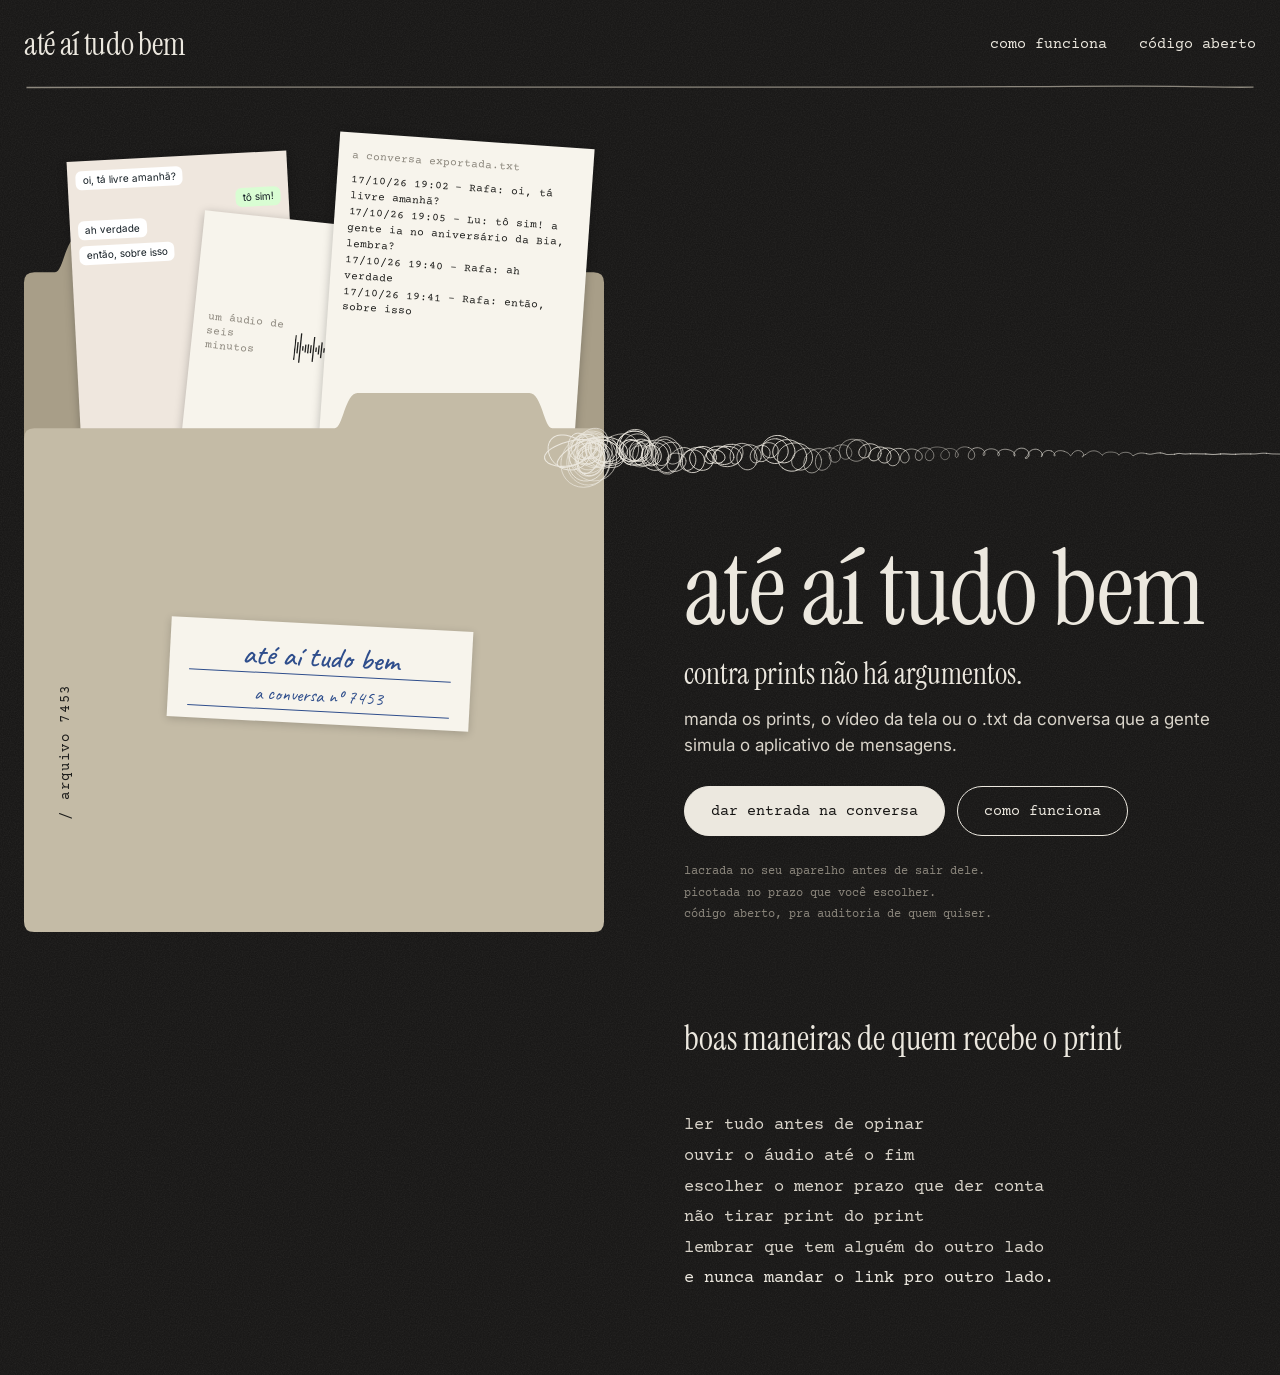
==== ateaitudobem/index.html @ 5edae9ac "publica 2026-10-21 01:20" ====
<!doctype html>
<html lang="pt-BR">
<head>
<meta charset="utf-8">
<meta name="viewport" content="width=device-width, initial-scale=1">
<title>até aí tudo bem</title>
<meta name="description" content="contra prints não há argumentos.">
<meta property="og:title" content="até aí tudo bem">
<meta property="og:description" content="contra prints não há argumentos.">
<meta property="og:image" content="https://fefe.garden/ateaitudobem/img/planetoide-grao.png">
<link rel="icon" href="img/icone-64.png">
<link rel="apple-touch-icon" href="img/icone-180.png">
<link rel="preconnect" href="https://fonts.googleapis.com">
<link rel="preconnect" href="https://fonts.gstatic.com" crossorigin>
<link rel="stylesheet" href="https://fonts.googleapis.com/css2?family=Caveat:wght@400;500&family=Courier+Prime&family=Instrument+Serif&family=Inter:wght@400;600&display=swap">
<link rel="stylesheet" href="estilo.css?v=1792554794">
</head>
<body class="noite">

<header class="topo-site">
  <div class="barra">
    <a class="marca" href="./">até aí tudo bem</a>
    <nav><a href="sobre">como funciona</a><a href="https://github.com/fefevillaca/ateaitudobem" rel="noopener">código aberto</a></nav>
  </div>
  <svg class="linha-mao" viewBox="0 0 1000 10" preserveAspectRatio="none" aria-hidden="true"><path d="M2 5.5 C 140 4.2, 260 6.6, 410 5.1 S 690 6.2, 830 4.6 S 950 5.8, 998 5.2" stroke="currentColor" stroke-width="1.3" fill="none" vector-effect="non-scaling-stroke"/></svg>
</header>

<!-- a capa, na noite -->
<div id="vistaCapa">
  <main class="capa">
    <div class="pasta" aria-hidden="true">
      <img class="fundo" src="img/pasta-fundo.svg" alt="">
      <div class="papel print"><span>oi, tá livre amanhã?</span><span class="meu">tô sim!</span><span>ah verdade</span><span>então, sobre isso</span><span class="meu">?</span></div>
      <div class="papel audio">um áudio de seis minutos<svg viewBox="0 0 150 30" preserveAspectRatio="none" aria-hidden="true"><rect x="0" y="4.0" width="2.4" height="22.0"/><rect x="5" y="10.0" width="2.4" height="10.0"/><rect x="10" y="2.0" width="2.4" height="26.0"/><rect x="15" y="13.0" width="2.4" height="4.0"/><rect x="20" y="11.5" width="2.4" height="7.0"/><rect x="25" y="11.0" width="2.4" height="8.0"/><rect x="30" y="11.5" width="2.4" height="7.0"/><rect x="35" y="4.0" width="2.4" height="22.0"/><rect x="40" y="13.0" width="2.4" height="4.0"/><rect x="45" y="11.0" width="2.4" height="8.0"/><rect x="50" y="8.0" width="2.4" height="14.0"/><rect x="55" y="13.0" width="2.4" height="4.0"/><rect x="60" y="11.5" width="2.4" height="7.0"/><rect x="65" y="2.0" width="2.4" height="26.0"/><rect x="70" y="2.0" width="2.4" height="26.0"/><rect x="75" y="11.5" width="2.4" height="7.0"/><rect x="80" y="8.0" width="2.4" height="14.0"/><rect x="85" y="11.5" width="2.4" height="7.0"/><rect x="90" y="11.0" width="2.4" height="8.0"/><rect x="95" y="2.0" width="2.4" height="26.0"/><rect x="100" y="13.0" width="2.4" height="4.0"/><rect x="105" y="11.5" width="2.4" height="7.0"/><rect x="110" y="8.0" width="2.4" height="14.0"/><rect x="115" y="13.0" width="2.4" height="4.0"/><rect x="120" y="2.0" width="2.4" height="26.0"/><rect x="125" y="13.0" width="2.4" height="4.0"/><rect x="130" y="8.0" width="2.4" height="14.0"/><rect x="135" y="13.0" width="2.4" height="4.0"/><rect x="140" y="11.0" width="2.4" height="8.0"/><rect x="145" y="10.0" width="2.4" height="10.0"/></svg></div>
      <div class="papel txt"><b>a conversa exportada.txt</b>17/10/26 19:02 - Rafa: oi, tá livre amanhã?<br>17/10/26 19:05 - Lu: tô sim! a gente ia no aniversário da Bia, lembra?<br>17/10/26 19:40 - Rafa: ah verdade<br>17/10/26 19:41 - Rafa: então, sobre isso</div>
      <img class="frente" src="img/pasta-frente.svg" alt="">
      <div class="etiqueta"><b>até aí tudo bem</b><span id="etiquetaNumero">a conversa nº 0023</span></div>
      <div class="vertical" id="arquivoNumero">/ arquivo 0023</div>
    </div>
    <div class="rabisco" aria-hidden="true"><img src="img/rabisco-longo-claro.svg" alt=""></div>
    <div class="texto">
      <h1>até aí tudo bem</h1>
      <p class="frase">contra prints não há argumentos.</p>
      <p class="apoio">manda os prints, o vídeo da tela ou o .txt da conversa que a gente simula o aplicativo de mensagens.</p>
      <div class="botoes">
        <a class="botao" href="#montar" id="irMontar">dar entrada na conversa</a>
        <a class="botao contorno" href="sobre">como funciona</a>
      </div>
      <ul class="promessas">
        <li>lacrada no seu aparelho antes de sair dele.</li>
        <li>picotada no prazo que você escolher.</li>
        <li>código aberto, pra auditoria de quem quiser.</li>
      </ul>
    </div>
  </main>
  <section class="maneiras">
    <h2>boas maneiras de quem recebe o print</h2>
    <ul>
      <li>ler tudo antes de opinar</li>
      <li>ouvir o áudio até o fim</li>
      <li>escolher o menor prazo que der conta</li>
      <li>não tirar print do print</li>
      <li>lembrar que tem alguém do outro lado</li>
      <li>e nunca mandar o link pro outro lado.</li>
    </ul>
  </section>
</div>

<!-- montar: a ficha da conversa e o celular ao lado -->
<div id="vistaMontar" class="escondido">
  <main class="bancada">
    <div id="colunaFicha">

      <section class="ficha" id="ficha">
        <img class="fita" src="img/fita.svg" alt="">
        <div class="cabecalho"><h2>ficha da conversa</h2><span id="fichaNumero">nº 0023 · 20.10.26</span></div>
        <p class="passo-num" id="passoNum">01 / 05 · qual é a prova</p>
        <img class="progresso" id="progresso" src="img/progresso-1.svg" alt="">
        <span class="contador" id="contador">1 / 5</span>

        <!-- 01 · de onde vem -->
        <div class="passo" data-passo="fonte">
          <h3>qual é a prova</h3>
          <p class="apoio">escolhe o que te mandaram. a leitura acontece aqui no seu navegador e nada disso sai do seu aparelho.</p>
          <div class="opcoes" id="fontes">
            <button class="opcao" data-fonte="prints"><span class="rotulo">prints</span><span class="linha-serif">os prints que te mandaram.</span><span class="nota">na ordem da conversa; o repetido entra uma vez só.</span></button>
            <button class="opcao" data-fonte="video"><span class="rotulo">vídeo da tela</span><span class="linha-serif">a gravação rolando a conversa.</span><span class="nota">rola devagar e para um instante em cada tela.</span></button>
            <button class="opcao" data-fonte="arquivo"><span class="rotulo">conversa exportada</span><span class="linha-serif">o arquivo que o whatsapp gera.</span><span class="nota">.txt ou .zip, exportado sem mídia.</span></button>
            <button class="opcao" data-fonte="colar"><span class="rotulo">texto copiado</span><span class="linha-serif">um pedaço colado aqui.</span><span class="nota">segura uma mensagem, marca as outras e copia.</span></button>
          </div>
          <p class="nota" style="margin-top:22px"><a class="link-mono" href="como-exportar">como tirar a conversa do whatsapp</a></p>
        </div>

        <!-- 01 · o material: nomes e arquivos -->
        <div class="passo" data-passo="material">
          <h3 id="tituloMaterial">as partes envolvidas</h3>
          <div id="blocoNomes">
            <p class="apoio">os balões verdes são de quem tem o celular. se for grupo, separa os outros nomes por vírgula.</p>
            <div class="lacuna"><label for="nomeDona">titular do celular</label><input id="nomeDona" placeholder="o nome da pessoa" maxlength="40" autocomplete="off"></div>
            <div class="lacuna"><label for="nomeContato">a outra parte</label><input id="nomeContato" placeholder="o nome da outra pessoa" maxlength="80" autocomplete="off"></div>
          </div>

          <div data-material="prints">
            <label class="soltar" data-soltar>
              <input type="file" id="arquivoPrints" accept="image/*" multiple hidden>
              <b>deposite neste guichê</b>
              <small>pode mandar todos de uma vez, na ordem da conversa. o pedaço repetido entre um print e outro entra uma vez só.</small>
            </label>
            <div id="blocoMiniaturas" class="escondido">
              <div class="rotulo-linha"><span>os prints</span><span id="contaPrints"></span></div>
              <div class="miniaturas" id="miniaturas"></div>
            </div>
          </div>

          <div data-material="video">
            <label class="soltar" data-soltar>
              <input type="file" id="arquivoVideo" accept="video/*" multiple hidden>
              <b>deposite neste guichê</b>
              <small>a gravação da tela rolando a conversa. pode ser um vídeo só ou vários, na ordem da conversa. rola devagar e para um instante em cada tela, que a leitura sai melhor.</small>
            </label>
            <div id="blocoVideos" class="escondido">
              <div class="rotulo-linha"><span>os vídeos</span><span id="contaVideos"></span></div>
              <ol class="lista-videos" id="listaVideos"></ol>
            </div>
          </div>

          <div data-material="arquivo">
            <label class="soltar" data-soltar>
              <input type="file" id="arquivoTexto" accept=".txt,.zip,text/plain,application/zip" hidden>
              <b>deposite neste guichê</b>
              <small>o .txt ou o .zip do whatsapp. abre a conversa, toca no nome lá em cima, desce até "Exportar conversa" e escolhe "Sem mídia".</small>
            </label>
            <p class="nota"><a class="link-mono" href="como-exportar#android">no android, o caminho é outro</a></p>
          </div>

          <div data-material="colar">
            <textarea class="colar" id="textoColado" placeholder="[21:47, 20/10/2026] Rafa: oi&#10;[21:48, 20/10/2026] Lu: oi sumido"></textarea>
            <p class="nota">no whatsapp, segura uma mensagem, marca as outras, toca em "Copiar" e cola aqui.</p>
          </div>

          <p class="nota" id="statusMaterial"></p>
          <div class="botoes">
            <button class="botao" id="lerMaterial">ler</button>
            <button class="botao contorno" data-voltar>voltar</button>
          </div>
        </div>

        <!-- 02 · confere a leitura -->
        <div class="passo" data-passo="confere">
          <h3>confere a transcrição</h3>
          <p class="apoio">▶ é o balão verde, de quem tem o celular. ◀ é o do outro lado. toca pra trocar e corrige o texto à vontade, que o celular muda junto.</p>
          <div class="revisao" id="revisao"></div>
          <div class="botoes">
            <button class="botao" data-continuar>continuar</button>
            <button class="botao contorno" data-voltar>voltar</button>
          </div>
        </div>

        <!-- 03 · de quem é o celular -->
        <div class="passo" data-passo="celular">
          <h3>titular do celular</h3>
          <p class="apoio">os balões dessa pessoa ficam verdes, à direita. quem abre o link vê a conversa do jeito que aparece nesse celular.</p>
          <div class="opcoes" id="pessoas"></div>
          <div class="botoes">
            <button class="botao" data-continuar>continuar</button>
            <button class="botao contorno" data-voltar>voltar</button>
          </div>
        </div>

        <!-- 04 · que pedaço mostrar -->
        <div class="passo" data-passo="pedaco">
          <h3>que pedaço mostrar</h3>
          <p class="apoio">só esse pedaço vai pro link. o resto da conversa fica no seu aparelho.</p>
          <div class="lacuna"><label for="de">de</label><input type="datetime-local" id="de"></div>
          <div class="lacuna"><label for="ate">até</label><input type="datetime-local" id="ate"></div>
          <div class="atalhos" id="atalhos">
            <button class="atalho" data-dias="0">tudo</button>
            <button class="atalho" data-dias="1">último dia</button>
            <button class="atalho" data-dias="7">última semana</button>
            <button class="atalho" data-dias="30">último mês</button>
          </div>
          <div class="conta-grande"><b id="contagemNumero">0</b><span id="contagem">mensagens nesse pedaço</span></div>
          <div class="botoes">
            <button class="botao" data-continuar id="continuarPedaco">continuar</button>
            <button class="botao contorno" data-voltar>voltar</button>
          </div>
        </div>

        <!-- 05 · o prazo -->
        <div class="passo" data-passo="prazo">
          <h3>quanto tempo fica arquivada</h3>
          <div class="opcoes" id="prazos">
            <button class="opcao" data-prazo="3600"><span class="rotulo">1 hora</span><span class="linha-serif">a hora é agora.</span><span class="nota" data-quando></span></button>
            <button class="opcao escolhida" data-prazo="86400"><span class="rotulo">24 horas</span><span class="linha-serif">meia noite te conto um segredo.</span><span class="nota" data-quando></span></button>
            <button class="opcao" data-prazo="259200"><span class="rotulo">3 dias</span><span class="linha-serif">quando der, amor.</span><span class="nota" data-quando></span></button>
            <button class="opcao" data-prazo="604800"><span class="rotulo">7 dias</span><span class="linha-serif">bora minha filha...</span><span class="nota" data-quando></span></button>
          </div>
          <p class="apoio" style="margin-top:22px">no fim do prazo, a conversa, os comentários e os áudios se apagam sozinhos e o link para de abrir pra todo mundo.</p>
          <p class="nota erro-ficha" id="statusPrazo"></p>
          <div class="botoes">
            <button class="botao" id="criar">criar o link</button>
            <button class="botao contorno" id="baixar">baixar uma cópia</button>
            <button class="botao contorno" data-voltar>voltar</button>
          </div>
          <p class="nota">a cópia baixada abre sem internet e não some no prazo. guarda com cuidado.</p>
        </div>

        <div class="rodape-ficha"><i class="codigo-barras"></i><span>via única · fica só com você</span></div>
      </section>

      <!-- lendo prints ou vídeo -->
      <section class="lendo escondido" id="lendo">
        <img src="img/carregando.svg" alt="">
        <p class="estado" id="estadoLeitura">preparando o leitor de texto.</p>
        <p class="frase" id="fraseLeitura">procurando os balões nos prints.</p>
        <p class="nota">nada disso sai do seu aparelho. a leitura acontece aqui, no seu navegador.</p>
        <div class="barra"><i id="barraLeitura"></i></div>
      </section>

      <!-- pronto -->
      <section class="pronto escondido" id="pronto">
        <p class="passo-num">05 / 05 · protocolo emitido</p>
        <img class="progresso" src="img/progresso-5.svg" alt="">
        <h3>protocolo emitido. agora a melhor parte: mandar pra quem vai dar o parecer.</h3>
        <p class="apoio" id="expiraTexto"></p>
        <dl class="emprestimo" id="emprestimo"></dl>
        <div class="campo-link">
          <label for="linkLeitura">link pra mandar</label>
          <div class="copiar"><input id="linkLeitura" readonly><button class="botao" data-copiar="linkLeitura">copiar</button></div>
        </div>
        <div class="botoes" style="margin:-8px 0 30px">
          <a class="botao" id="mandarWhats" target="_blank" rel="noopener">mandar no whatsapp</a>
          <a class="botao contorno" id="abrirLink" target="_blank" rel="noopener">abrir</a>
        </div>
        <p class="nota">neste aparelho, o ⋮ do celular já tem a opção de picotar antes do prazo.</p>
        <details class="link-dona">
          <summary>vai apagar de outro aparelho?</summary>
          <div class="campo-link">
            <label for="linkDona">seu link com senha</label>
            <div class="copiar"><input id="linkDona" readonly><button class="botao" data-copiar="linkDona">copiar</button></div>
          </div>
          <p class="nota">guarde este. com ele a conversa vai pro picotador antes do prazo. não repasse.</p>
        </details>
        <p class="garantia">quem tiver o link inteiro consegue ler. a chave vai depois do # e essa parte nunca chega ao servidor.</p>
        <div class="botoes"><button class="botao contorno" id="outraConversa">montar outra conversa</button></div>
      </section>
    </div>

    <div class="coluna-celular">
      <div class="aviso-celular"><img src="img/espiral.svg" alt=""><span id="avisoPrevia">prévia. nada saiu do seu aparelho ainda.</span></div>
      <div id="celular"></div>
    </div>
  </main>
</div>

<script type="module" src="js/criar.js?v=1792554794"></script>
</body>
</html>
---- ateaitudobem/estilo.css ----
/* até aí tudo bem · v3, "o fio"
   Os valores saem das variáveis do Figma (página "v3 · design system"). Duas camadas que não se
   misturam: o que é do app usa papel, tinta, máquina de escrever e o rabisco de caneta; o que é da
   conversa é WhatsApp puro, com as cores e os cantos dele. */

:root {
  --papel: #efece4;
  --papel-2: #e6e1d6;
  --cartao: #f7f4ec;
  --tinta: #1d1d1b;
  --texto: #3b3a37;
  --suave: #8a857b;
  --linha: #cfc9bc;
  --fio: #b8af9c;
  --azul: #2f4e8c;
  --perigo: #a33a2a;
  --noite: #141312;
  --noite-tinta: #ece8df;
  --noite-suave: #8c877d;
  --noite-linha: #3a3733;

  --serif: "Instrument Serif", Georgia, serif;
  --maquina: "Courier Prime", "Courier New", monospace;
  --sans: Inter, -apple-system, "Helvetica Neue", Arial, sans-serif;
  --mao: Caveat, "Comic Sans MS", cursive;

  /* whatsapp, só dentro do celular */
  --wa-chat: #efe7de;
  --wa-meu: #d9fdd3;
  --wa-outro: #ffffff;
  --wa-texto: #111b21;
  --wa-suave: #667781;
  --wa-verde: #25d366;
  --wa-verde-escuro: #008069;
  --wa-barra: #f6f5f3;
  --wa-linha: #d1d7db;

  --grao: url("data:image/svg+xml;utf8,<svg xmlns='http://www.w3.org/2000/svg' width='240' height='240'><filter id='g'><feTurbulence type='fractalNoise' baseFrequency='.85' numOctaves='2' stitchTiles='stitch'/><feColorMatrix values='0 0 0 0 1  0 0 0 0 1  0 0 0 0 1  0 0 0 .075 0'/></filter><rect width='100%' height='100%' filter='url(%23g)'/></svg>");
}

* { box-sizing: border-box; }
html { -webkit-text-size-adjust: 100%; }
body { margin: 0; min-height: 100vh; background: var(--papel); color: var(--texto); font: 16px/1.55 var(--sans); }
body.noite { background: var(--noite) var(--grao); color: var(--noite-tinta); }
a { color: inherit; }
button, input, textarea { font: inherit; color: inherit; }
.escondido { display: none !important; }
.mono { font-family: var(--maquina); }

/* ---------- o topo do site ---------- */
.topo-site { max-width: 1344px; margin: 0 auto; padding: 22px 24px 0; }
.topo-site .barra { display: flex; align-items: center; justify-content: space-between; gap: 20px; min-height: 44px; }
.marca { font: 32px/1 var(--serif); color: inherit; text-decoration: none; letter-spacing: -.01em; white-space: nowrap; }
.topo-site nav { display: flex; gap: 32px; font: 15px/1 var(--maquina); flex-wrap: wrap; justify-content: flex-end; }
.topo-site nav a, .topo-site nav button { text-decoration: none; background: none; border: 0; padding: 0; cursor: pointer; }
.topo-site nav a:hover, .topo-site nav button:hover { text-decoration: underline; }
.topo-site nav .perigo { color: var(--perigo); }
body.noite .topo-site nav .perigo { color: #d0503c; }
.prazo-topo { display: flex; align-items: center; gap: 12px; font: 15px/1 var(--maquina); }
.prazo-topo img { width: 40px; height: 20px; }
.linha-mao { display: block; width: 100%; height: 10px; margin-top: 16px; color: var(--tinta); }
body.noite .linha-mao { color: var(--noite-suave); }

/* ---------- botões ---------- */
.botao { display: inline-flex; align-items: center; justify-content: center; min-height: 50px; padding: 0 26px;
  border-radius: 999px; border: 1.5px solid var(--tinta); background: var(--tinta); color: var(--papel);
  font: 15px/1 var(--maquina); text-decoration: none; cursor: pointer; white-space: nowrap; }
.botao.contorno { background: transparent; color: var(--tinta); }
.botao:disabled { opacity: .45; cursor: not-allowed; }
body.noite .botao { background: var(--noite-tinta); border-color: var(--noite-tinta); color: var(--noite); }
body.noite .botao.contorno { background: transparent; color: var(--noite-tinta); }
.botoes { display: flex; gap: 12px; flex-wrap: wrap; align-items: center; }
.link-mono { font: 15px/1.4 var(--maquina); text-decoration: underline; text-underline-offset: 4px; background: none; border: 0; padding: 0; cursor: pointer; color: inherit; }

/* ---------- a capa ---------- */
.capa { max-width: 1344px; margin: 0 auto; padding: 40px 24px 64px; position: relative; display: grid; grid-template-columns: minmax(0, 620px) 1fr; gap: 40px; align-items: end; min-height: calc(100vh - 110px); }
.pasta { position: relative; width: 100%; max-width: 580px; aspect-ratio: 580 / 800; }
.pasta .fundo, .pasta .frente { position: absolute; left: 0; width: 100%; }
.pasta .fundo { bottom: 4%; height: auto; }
.pasta .frente { bottom: 0; }
.pasta .papel { position: absolute; background: var(--cartao); color: var(--tinta); box-shadow: 0 2px 10px rgba(0,0,0,.25); overflow: hidden; }
.pasta .papel.print { left: 9%; top: 3%; width: 38%; height: 46%; transform: rotate(-3deg); background: var(--wa-chat); padding: 10px 8px; display: flex; flex-direction: column; gap: 6px; }
.pasta .papel.print span { align-self: flex-start; background: #fff; border-radius: 6px; padding: 3px 7px; font: 10px/1.3 var(--sans); color: var(--wa-texto); }
.pasta .papel.print span.meu { align-self: flex-end; background: var(--wa-meu); }
.pasta .papel.audio { left: 29%; top: 11%; width: 34%; height: 30%; transform: rotate(6deg); padding: 14px; font: 11px/1.3 var(--maquina); color: var(--suave); }
.pasta .papel.audio svg { display: block; width: 100%; height: 34px; margin-top: 14px; fill: var(--tinta); }
.pasta .papel.txt { right: 4%; top: 1%; width: 44%; height: 50%; transform: rotate(4deg); padding: 16px 14px; font: 11px/1.45 var(--maquina); }
.pasta .papel.txt b { display: block; font-weight: 400; color: var(--suave); margin-bottom: 8px; }
.pasta .etiqueta { position: absolute; left: 25%; bottom: 26%; width: 52%; transform: rotate(3deg); background: var(--cartao); padding: 16px 20px 12px; box-shadow: 0 2px 8px rgba(0,0,0,.18); text-align: center; color: var(--azul); font-family: var(--mao); }
.pasta .etiqueta b { display: block; font-size: 30px; font-weight: 500; border-bottom: 1.2px solid var(--azul); line-height: 1.15; }
.pasta .etiqueta span { display: block; font-size: 19px; border-bottom: 1.2px solid var(--azul); margin-top: 6px; }
.pasta .vertical { position: absolute; left: 6%; bottom: 14%; writing-mode: vertical-rl; transform: rotate(180deg); font: 14px/1 var(--maquina); color: var(--tinta); letter-spacing: .12em; }
.capa .rabisco { position: absolute; left: calc(24px + min(580px, 45vw) * .9); right: 0; top: calc(40% - 90px); height: 180px; pointer-events: none; overflow: hidden; }
.capa .rabisco img { height: 180px; width: auto; max-width: none; }
.capa .texto { padding-bottom: 8px; max-width: 560px; }
.capa h1 { font: 104px/.95 var(--serif); margin: 0 0 18px; color: var(--noite-tinta); letter-spacing: -.015em; }
.capa .frase { font: 30px/1.15 var(--serif); margin: 0 0 14px; }
.capa .apoio { font-size: 17px; line-height: 1.55; margin: 0 0 28px; color: #d9d4ca; }
.capa .promessas { list-style: none; padding: 0; margin: 26px 0 0; display: flex; flex-wrap: wrap; font: 12px/1.6 var(--maquina); color: var(--noite-suave); }
.capa .promessas { flex-direction: column; gap: 2px; }
.maneiras { max-width: 1344px; margin: 0 auto; padding: 24px 24px 80px; display: grid; grid-template-columns: minmax(0, 620px) 1fr; gap: 40px; }
.maneiras h2 { grid-column: 2; font: 34px/1.1 var(--serif); margin: 0 0 14px; }
.maneiras ul { grid-column: 2; list-style: none; padding: 0; margin: 0; font: 17px/1.8 var(--maquina); color: #d9d4ca; }
.maneiras li:last-child { color: var(--noite-tinta); }

/* ---------- a bancada: a ficha e o celular ---------- */
.bancada { max-width: 1344px; margin: 0 auto; padding: 36px 24px 72px; display: grid; grid-template-columns: minmax(0, 668px) 1fr; gap: 48px 64px; align-items: start; }
.coluna-celular { position: sticky; top: 20px; display: flex; flex-direction: column; align-items: center; gap: 22px; }
.aviso-celular { display: flex; align-items: center; gap: 12px; font: 12px/1.3 var(--maquina); color: var(--tinta); align-self: stretch; justify-content: center; }
.aviso-celular img { width: 40px; height: 20px; }
body.noite .aviso-celular { color: var(--noite-tinta); }

.ficha { position: relative; background: var(--cartao); border: 1px solid #ddd7ca; padding: 46px 60px 30px 84px; box-shadow: 0 1px 2px rgba(0,0,0,.04);
  background-image:
    radial-gradient(circle at 30px 24px, #e8e3d8 0 5px, #cfc9bc 5px 6px, transparent 6.5px),
    linear-gradient(90deg, transparent 58px, #2f4e8c 58px 59.5px, transparent 59.5px);
  background-size: 100% 48px, 100% 100%; background-repeat: repeat-y, no-repeat; }
.ficha .fita { position: absolute; top: -12px; left: 50%; width: 110px; transform: translateX(-60%) rotate(2deg); opacity: .9; }
.ficha .cabecalho { display: flex; justify-content: space-between; align-items: baseline; gap: 16px; border-bottom: 1.5px solid var(--tinta); padding-bottom: 12px; }
.ficha .cabecalho h2 { font: 28px/1 var(--serif); margin: 0; color: var(--tinta); }
.ficha .cabecalho span { font: 11px/1 var(--maquina); color: var(--suave); letter-spacing: .06em; }
.ficha .passo-num { font: 12px/1 var(--maquina); color: var(--suave); margin: 26px 0 10px; }
.ficha .progresso { display: block; width: 100%; max-width: 520px; height: auto; }
.ficha .contador { position: absolute; right: 30px; top: 50%; writing-mode: vertical-rl; font: 11px/1 var(--maquina); color: var(--suave); }
.ficha h3 { font: 56px/1 var(--serif); color: var(--tinta); margin: 30px 0 18px; letter-spacing: -.01em; }
.ficha .apoio { margin: 0 0 22px; color: var(--texto); }
.ficha .nota { font-size: 13px; line-height: 1.5; color: var(--suave); margin: 10px 0 0; }
.ficha .rodape-ficha { display: flex; justify-content: space-between; align-items: center; gap: 16px; border-top: 1.5px solid var(--tinta); padding-top: 14px; margin-top: 28px; }
.codigo-barras { width: 144px; height: 26px; background: repeating-linear-gradient(90deg, var(--tinta) 0 2px, transparent 2px 3px, var(--tinta) 3px 4px, transparent 4px 6px, var(--tinta) 6px 9px, transparent 9px 10px, var(--tinta) 10px 11px, transparent 11px 13px); }
.ficha .rodape-ficha span { font: 11px/1 var(--maquina); color: var(--suave); }
.ficha .botoes { margin-top: 26px; }
.erro-ficha { color: var(--perigo) !important; }

/* uma pergunta por vez */
.passo { display: none; }
.passo.ativo { display: block; animation: entra .25s ease; }
@keyframes entra { from { opacity: 0; transform: translateY(6px); } }

/* as opções da ficha: a escolhida ganha a volta de caneta azul no rótulo */
.opcoes { border-top: 1px solid var(--linha); }
.opcao { display: block; width: 100%; text-align: left; background: none; border: 0; border-bottom: 1px solid var(--linha); padding: 22px 16px 20px; cursor: pointer; color: var(--tinta); }
.opcao:hover { background: rgba(184, 175, 156, .12); }
.opcao .rotulo { display: inline-block; font: 12px/1 var(--maquina); color: var(--suave); padding: 6px 10px; margin: -6px -10px 4px; }
.opcao .linha-serif { display: block; font: 30px/1.1 var(--serif); }
.opcao .nota { display: block; font: 13px/1.5 var(--sans); color: var(--suave); margin-top: 6px; }
.opcao.escolhida .rotulo, .atalho.escolhida, .circulada { background: url(img/circulo-caneta.svg) center / 100% 100% no-repeat; color: var(--tinta); }
.opcao.nome { display: flex; justify-content: space-between; align-items: center; }
.opcao.nome .linha-serif { font-size: 40px; padding: 4px 14px; margin-left: -14px; }
.opcao.nome.escolhida .linha-serif { background: url(img/circulo-caneta.svg) center / 100% 100% no-repeat; }
.opcao.nome .conta { font: 12px/1 var(--maquina); color: var(--suave); }

/* as lacunas: preenchidas em letra de mão, caneta azul */
.lacuna { display: flex; align-items: flex-end; gap: 16px; border-bottom: 1.5px solid var(--tinta); padding: 6px 0 2px; margin: 0 0 14px; }
.lacuna label { font: 12px/1 var(--maquina); color: var(--suave); padding-bottom: 8px; white-space: nowrap; }
.lacuna input { flex: 1; min-width: 0; border: 0; background: transparent; outline: none; font: 30px/1.1 var(--mao); color: var(--azul); text-align: center; padding: 0 0 2px; }
.lacuna input::placeholder { color: #a9b5cf; }
.lacuna input[type="datetime-local"] { font: 20px/1.2 var(--maquina); text-align: left; }

/* soltar arquivos */
.soltar { display: block; border: 1.5px dashed var(--fio); padding: 26px 18px; text-align: center; cursor: pointer; margin: 6px 0 4px; transition: background .15s; }
.soltar:hover, .soltar.sobre { background: rgba(184, 175, 156, .15); }
.soltar b { display: block; font: 26px/1.15 var(--serif); font-weight: 400; color: var(--tinta); }
.soltar small { display: block; font: 13px/1.5 var(--sans); color: var(--suave); margin-top: 6px; }
textarea.colar { width: 100%; min-height: 170px; border: 1.5px solid var(--linha); background: #fffdf8; padding: 12px; font: 13px/1.5 var(--maquina); resize: vertical; }
.rotulo-linha { display: flex; justify-content: space-between; font: 12px/1 var(--maquina); color: var(--suave); margin: 22px 0 10px; }
.miniaturas { display: grid; grid-template-columns: repeat(auto-fill, minmax(58px, 1fr)); gap: 14px 10px; }
.miniatura { position: relative; text-align: center; font: 11px/1 var(--maquina); color: var(--suave); }
.miniatura img { display: block; width: 100%; aspect-ratio: 9 / 16; object-fit: cover; object-position: top; border: 1px solid var(--linha); background: var(--papel-2); }
.miniatura .controles { display: flex; justify-content: space-between; margin-top: 5px; }
.miniatura .tirar { position: absolute; top: 3px; right: 3px; background: var(--cartao); width: 18px; height: 18px; line-height: 18px; }
.miniatura button { border: 0; background: none; padding: 0 3px; font: 14px/1 var(--maquina); color: var(--suave); cursor: pointer; }
.lista-videos { list-style: none; margin: 0; padding: 0; border-top: 1px solid var(--linha); }
.lista-videos li { display: flex; align-items: center; gap: 8px; padding: 9px 0; border-bottom: 1px solid var(--linha); font: 13px/1.3 var(--maquina); color: var(--tinta); }
.lista-videos .num { color: var(--suave); }
.lista-videos .nome { flex: 1; min-width: 0; overflow: hidden; text-overflow: ellipsis; white-space: nowrap; }
.lista-videos button { border: 0; background: none; padding: 0 4px; font: 15px/1 var(--maquina); color: var(--suave); cursor: pointer; }

/* conferir a leitura */
.revisao { border-top: 1px solid var(--linha); max-height: 460px; overflow-y: auto; }
.linha-rev { display: grid; grid-template-columns: 34px 26px 1fr 46px 20px; gap: 6px; align-items: start; border-bottom: 1px solid var(--linha); padding: 12px 0; }
.linha-rev .n { font: 11px/2 var(--maquina); color: var(--suave); }
.linha-rev .lado { border: 0; background: none; cursor: pointer; padding: 0; height: 26px; font-size: 13px; color: var(--tinta); }
.linha-rev textarea { border: 0; background: transparent; resize: none; font: 15px/1.5 var(--maquina); color: var(--tinta); padding: 2px 0; outline: none; width: 100%; field-sizing: content; min-height: 26px; }
.linha-rev textarea:focus { background: rgba(47, 78, 140, .05); }
.linha-rev input { border: 0; background: transparent; font: 11px/2 var(--maquina); color: var(--suave); width: 100%; text-align: right; outline: none; }
.linha-rev .tirar { border: 0; background: none; color: var(--suave); cursor: pointer; font: 13px/2 var(--maquina); padding: 0; }
.linha-rev .citado { grid-column: 3 / 5; font: 12px/1.45 var(--sans); color: var(--suave); border-left: 2px solid var(--fio); padding: 2px 8px; display: flex; gap: 8px; }
.linha-rev .citado span { flex: 1; }
.linha-rev .citado button { border: 0; background: none; color: var(--suave); cursor: pointer; padding: 0; }
.linha-rev.dia, .linha-rev.sistema { display: block; text-align: center; font: 11px/1 var(--maquina); color: var(--suave); padding: 16px 0 10px; }
.linha-rev.dia button, .linha-rev.sistema button { border: 0; background: none; color: var(--suave); cursor: pointer; margin-left: 6px; }

/* que pedaço mostrar */
.atalhos { display: flex; gap: 6px 22px; flex-wrap: wrap; margin: 6px 0 4px; }
.atalho { border: 0; background: none; padding: 6px 10px; margin: 0 -6px; font: 15px/1 var(--maquina); color: var(--tinta); cursor: pointer; }
.conta-grande { display: flex; align-items: baseline; gap: 12px; border-top: 1px solid var(--linha); border-bottom: 1px solid var(--linha); padding: 14px 0; margin-top: 22px; }
.conta-grande b { font: 48px/1 var(--serif); font-weight: 400; color: var(--tinta); }
.conta-grande span { font: 12px/1 var(--maquina); color: var(--suave); }

/* lendo */
.lendo { display: flex; flex-direction: column; align-items: center; text-align: center; padding: 120px 24px; min-height: calc(100vh - 110px); }
.lendo img { width: min(360px, 80vw); height: auto; animation: respira 2.4s ease-in-out infinite; }
@keyframes respira { 50% { transform: translateX(6px) scaleX(1.03); } }
.lendo .estado { font: 26px/1.3 var(--maquina); color: var(--suave); margin: 46px 0 34px; }
.lendo .frase { font: 32px/1.2 var(--serif); color: var(--tinta); margin: 0 0 18px; min-height: 1.2em; transition: opacity .4s; }
.lendo .nota { font-size: 13px; color: var(--suave); margin: 0; }
.lendo .barra { width: min(360px, 80vw); height: 2px; background: var(--linha); margin-top: 30px; }
.lendo .barra i { display: block; height: 100%; width: 0; background: var(--tinta); transition: width .3s; }

/* pronto */
.pronto { padding: 6px 0 0; }
.pronto .passo-num { font: 12px/1 var(--maquina); color: var(--suave); margin: 22px 0 10px; }
.pronto .progresso { width: 100%; max-width: 620px; height: auto; }
.pronto h3 { font: 56px/1 var(--serif); color: var(--tinta); margin: 34px 0 14px; letter-spacing: -.01em; }
.pronto .apoio { margin: 0 0 30px; }
.emprestimo { background: var(--cartao); color: var(--tinta); padding: 26px 26px 18px; max-width: 440px; transform: rotate(-1.2deg); box-shadow: 0 2px 6px rgba(0,0,0,.12); margin: 0 0 36px 6px; }
.emprestimo div { display: grid; grid-template-columns: 124px 1fr; align-items: end; border-bottom: 1px solid var(--azul); padding: 12px 0 6px; }
.emprestimo dt { font: 600 10px/1.3 var(--sans); letter-spacing: .12em; text-transform: uppercase; color: var(--azul); }
.emprestimo dd { margin: 0; font: 18px/1.2 var(--maquina); }
.campo-link label { display: block; font: 12px/1 var(--maquina); color: var(--suave); margin: 0 0 10px; }
.campo-link .copiar { display: flex; gap: 10px; margin-bottom: 26px; }
.campo-link input { flex: 1; min-width: 0; height: 50px; border: 1.5px solid var(--tinta); border-radius: 999px; background: transparent; padding: 0 20px; font: 15px/1 var(--maquina); color: var(--tinta); }
.pronto .nota { font-size: 13px; color: var(--texto); margin: -14px 0 26px; }
.link-dona { margin: 0 0 26px; }
.link-dona summary { font: 13px/1.5 var(--maquina); color: var(--texto); cursor: pointer; text-decoration: underline; text-underline-offset: 4px; margin-bottom: 18px; }
.link-dona .nota { margin: -14px 0 0; }
.pronto .garantia { font: 12px/1.6 var(--maquina); color: var(--suave); border-top: 1px solid var(--linha); padding-top: 16px; margin-top: 30px; }

/* ---------- o celular (a camada do WhatsApp) ---------- */
.celular {
  width: 390px; max-width: 100%; height: 844px; max-height: calc(100vh - 90px); min-height: 560px;
  background: #1d1d1b; border-radius: 56px; padding: 12px; box-shadow: 0 24px 60px rgba(0,0,0,.18);
  font-family: -apple-system, "SF Pro Text", "Helvetica Neue", Arial, sans-serif; color: var(--wa-texto);
}
.tela { width: 100%; height: 100%; border-radius: 44px; overflow: hidden; position: relative; background: var(--wa-chat); display: flex; flex-direction: column; }
.status { height: 50px; flex-shrink: 0; display: flex; justify-content: space-between; align-items: center; padding: 8px 30px 0; font-size: 15px; font-weight: 600; background: var(--wa-barra); }
.ilha { position: absolute; top: 11px; left: 50%; transform: translateX(-50%); width: 120px; height: 34px; background: #000; border-radius: 20px; z-index: 2; }
.topo { background: var(--wa-barra); display: flex; align-items: center; gap: 10px; flex-shrink: 0; padding: 6px 8px 8px 12px; border-bottom: .5px solid var(--wa-linha); position: relative; }
.voltar { color: #007aff; font-size: 28px; line-height: 1; }
.avatar { width: 36px; height: 36px; border-radius: 50%; background: #c8b6a6; display: grid; place-items: center; color: #fff; font-weight: 600; flex-shrink: 0; }
.quem { flex: 1; min-width: 0; }
.quem strong { display: block; font-size: 16px; white-space: nowrap; overflow: hidden; text-overflow: ellipsis; }
.quem span { display: block; font-size: 12px; color: var(--wa-suave); white-space: nowrap; overflow: hidden; text-overflow: ellipsis; }
.mais { border: 0; background: none; font-size: 22px; color: #007aff; cursor: pointer; padding: 4px 8px; }
.menu { position: absolute; right: 8px; top: 100%; margin-top: 4px; background: var(--cartao); z-index: 6; box-shadow: 0 8px 24px rgba(0,0,0,.18); min-width: 210px; border: 1px solid var(--linha); }
.menu button { display: block; width: 100%; text-align: left; padding: 13px 16px; border: 0; background: none; font: 14px/1 var(--maquina); color: var(--tinta); cursor: pointer; border-bottom: 1px solid var(--linha); }
.menu button:last-child { border-bottom: 0; }
.menu button:hover { background: var(--papel-2); }
.menu button.perigo { color: var(--perigo); }

.chat { flex: 1; overflow-y: auto; padding: 10px 10px 16px; overscroll-behavior: contain;
  background-image: radial-gradient(rgba(0,0,0,.035) 1px, transparent 1px); background-size: 14px 14px; }
.data { text-align: center; margin: 10px 0; }
.data span { background: #fff; font-size: 12px; color: #54656f; padding: 5px 10px; border-radius: 8px; box-shadow: 0 1px .5px rgba(0,0,0,.1); }
.sistema { text-align: center; margin: 8px 18px; }
.sistema span { display: inline-block; background: #fdf4c5; font-size: 12px; color: #54656f; padding: 5px 10px; border-radius: 8px; line-height: 1.35; }

.linha-msg { display: flex; margin: 2px 0; }
.linha-msg.meu { justify-content: flex-end; }
.linha-msg.novo-autor { margin-top: 8px; }
.balao { max-width: 78%; padding: 6px 8px 6px 9px; border-radius: 8px; font-size: 15.5px; line-height: 1.32; box-shadow: 0 1px .5px rgba(0,0,0,.13);
  position: relative; user-select: none; -webkit-user-select: none; transition: transform .15s; overflow-wrap: anywhere; white-space: pre-wrap; cursor: pointer; }
.balao:active { transform: scale(.98); }
.meu .balao { background: var(--wa-meu); }
.outro .balao { background: var(--wa-outro); }
.balao.selecionado { outline: 2px solid var(--azul); outline-offset: 1px; }
.balao .autor { display: block; font-size: 13px; font-weight: 600; margin-bottom: 1px; white-space: normal; }
.balao .midia { font-style: italic; color: var(--wa-suave); }
.balao .citacao { background: rgba(0,0,0,.05); border-left: 4px solid var(--cor, #06cf9c); border-radius: 6px; padding: 4px 8px; margin: -2px -4px 4px; font-size: 13px; color: #54656f; white-space: normal; }
.balao .citacao b { display: block; color: var(--cor, #06cf9c); font-size: 12.5px; }
.balao .citacao p { margin: 0; display: -webkit-box; -webkit-line-clamp: 2; -webkit-box-orient: vertical; overflow: hidden; }
.hora { float: right; font-size: 11px; color: var(--wa-suave); margin: 6px 0 -4px 10px; white-space: nowrap; }
.meu .hora::after { content: " ✓✓"; color: #53bdeb; }

/* o comentário do grupo: um recado em papel de cartão, com a cara do app, dentro do celular */
.linha-msg.comentario { justify-content: flex-start; padding-left: 36px; margin: 6px 0 8px; }
.recado { width: 100%; max-width: 300px; background: var(--cartao); border-left: 3px solid var(--fio); padding: 10px 14px 12px; color: var(--tinta); box-shadow: 0 1px 1px rgba(0,0,0,.06); user-select: text; }
.recado .quem-comentou { font: 12px/1 var(--maquina); color: var(--tinta); margin-bottom: 8px; }
.recado .sobre { font: 13px/1.45 var(--sans); color: var(--suave); margin-bottom: 8px; display: -webkit-box; -webkit-line-clamp: 2; -webkit-box-orient: vertical; overflow: hidden; }
.recado .fala { font: 16px/1.4 var(--sans); white-space: pre-wrap; overflow-wrap: anywhere; }
.recado audio { display: block; width: 100%; height: 34px; margin-top: 4px; }
.audio { display: flex; align-items: center; gap: 10px; padding: 2px 0; }
.play { width: 18px; height: 18px; border: 0; background: var(--azul); color: var(--cartao); font-size: 9px; cursor: pointer; padding: 0; display: grid; place-items: center; }
.onda { flex: 1; display: flex; align-items: center; gap: 2px; height: 26px; }
.onda i { display: block; width: 2px; background: var(--tinta); }
.onda.tocando i { background: var(--azul); }
.duracao { font: 11px/1 var(--maquina); color: var(--suave); }

/* a barra de comentar */
.resposta { background: var(--wa-barra); border-top: .5px solid var(--wa-linha); padding: 8px 10px 24px; flex-shrink: 0; }
.dica { font: 11px/1.3 var(--maquina); color: var(--suave); text-align: center; margin: 0 0 8px; }
.preview-resposta { display: none; border-left: 3px solid var(--fio); background: var(--cartao); padding: 8px 10px; margin: 0 0 8px; gap: 8px; align-items: flex-start; }
.preview-resposta.ativo { display: flex; }
.preview-resposta .citacao { flex: 1; }
.preview-resposta .citacao b { display: block; font: 12px/1.2 var(--maquina); font-weight: 400; color: var(--tinta); margin-bottom: 4px; }
.preview-resposta .citacao p { margin: 0; font: 13px/1.4 var(--sans); color: var(--suave); display: -webkit-box; -webkit-line-clamp: 2; -webkit-box-orient: vertical; overflow: hidden; }
.fechar { border: 0; background: none; font-size: 16px; color: var(--suave); cursor: pointer; }
.campo { display: flex; gap: 8px; align-items: center; }
.campo input { flex: 1; min-width: 0; border: 1px solid var(--wa-linha); border-radius: 20px; padding: 10px 16px; font: 15px/1.2 var(--maquina); outline: none; background: #fff; color: var(--tinta); }
.campo input:disabled { background: #f1efea; }
.botao-redondo { width: 40px; height: 40px; border-radius: 50%; border: 0; background: var(--wa-verde-escuro); color: #fff; font-size: 16px; cursor: pointer; flex-shrink: 0; display: grid; place-items: center; }
.botao-redondo:disabled { opacity: .45; cursor: default; }
.botao-redondo.gravando { background: var(--perigo); animation: pulsa 1s infinite; }
@keyframes pulsa { 50% { opacity: .6; } }

/* entrar no grupo: uma folha que sobe de baixo */
.entrar { position: absolute; inset: 0; background: rgba(20, 19, 18, .55); display: flex; align-items: flex-end; z-index: 5; }
.entrar form { width: 100%; background: var(--noite) var(--grao); color: var(--noite-tinta); border-radius: 22px 22px 0 0; padding: 26px 24px 30px; text-align: center; animation: sobe .3s ease; }
@keyframes sobe { from { transform: translateY(100%); } }
.entrar img { width: 70px; height: 35px; }
.entrar h2 { font: 32px/1.1 var(--serif); font-weight: 400; margin: 14px 0 18px; }
.entrar input { width: 100%; border: 0; border-bottom: 1.5px solid var(--noite-tinta); background: transparent; color: var(--noite-tinta); font: 28px/1.2 var(--mao); text-align: center; outline: none; padding: 4px 0; margin-bottom: 22px; }
.entrar input::placeholder { color: var(--noite-suave); }
.entrar button { width: 100%; min-height: 50px; border-radius: 999px; border: 0; background: var(--noite-tinta); color: var(--noite); font: 15px/1 var(--maquina); cursor: pointer; }
.entrar p { font-size: 13px; line-height: 1.5; color: var(--noite-suave); margin: 16px 0 0; }

/* ---------- quem abre o link ---------- */
.mesa { max-width: 1344px; margin: 0 auto; padding: 40px 24px 60px; display: grid; grid-template-columns: 1fr 390px 1fr; gap: 40px; align-items: center; position: relative; }
.mesa .grupo { align-self: start; margin-top: 90px; max-width: 300px; position: relative; z-index: 1; }
.mesa .grupo small { font: 12px/1 var(--maquina); color: var(--noite-suave); }
.mesa .grupo h2 { font: 34px/1.1 var(--serif); font-weight: 400; margin: 10px 0 14px; }
.mesa .grupo p { font-size: 13px; line-height: 1.55; color: var(--noite-suave); margin: 0; }
.mesa .fio-entrando { position: absolute; left: 0; top: 46%; width: calc(50% - 195px + 10px); height: 140px; overflow: hidden; pointer-events: none; }
.mesa .fio-entrando img { position: absolute; right: 0; height: 140px; width: auto; max-width: none; }
.mesa .emprestimo { justify-self: start; transform: rotate(2deg); }
.ver-mobile-topo { display: none; }
.carregando-noite { min-height: 100vh; display: flex; flex-direction: column; align-items: center; justify-content: center; gap: 26px; text-align: center; padding: 24px; }
.carregando-noite img { width: 240px; height: auto; animation: respira 2.4s ease-in-out infinite; }
.carregando-noite p { font: 16px/1.4 var(--maquina); margin: 0; }

/* quando o link não abre */
.sumiu { max-width: 560px; margin: 16vh auto 0; padding: 0 24px 80px; }
.sumiu img { display: block; width: 100%; max-width: 360px; height: auto; margin-bottom: 26px; }
.sumiu h1 { font: 44px/1.05 var(--serif); font-weight: 400; margin: 0 0 16px; }
.sumiu p { font-size: 15px; line-height: 1.6; color: var(--noite-suave); margin: 0 0 36px; }

/* ---------- como funciona ---------- */
.texto-longo { max-width: 760px; margin: 36px auto 80px; padding: 0 24px; }
.texto-longo .ficha { padding-bottom: 40px; }
.texto-longo h1 { font: 56px/1 var(--serif); font-weight: 400; color: var(--tinta); margin: 34px 0 18px; }
.texto-longo h2 { font: 32px/1.1 var(--serif); font-weight: 400; color: var(--tinta); margin: 40px 0 12px; }
.texto-longo p, .texto-longo li { font-size: 16px; line-height: 1.65; }
.texto-longo ol, .texto-longo ul { padding-left: 22px; }
.texto-longo table { width: 100%; border-collapse: collapse; font-size: 14.5px; margin: 10px 0; }
.texto-longo th, .texto-longo td { text-align: left; padding: 10px 8px; border-bottom: 1px solid var(--linha); vertical-align: top; line-height: 1.45; }
.texto-longo th { font: 12px/1.3 var(--maquina); color: var(--suave); font-weight: 400; border-bottom: 1.5px solid var(--tinta); }
.texto-longo code { font: 14px/1 var(--maquina); background: var(--papel-2); padding: 1px 5px; }
.texto-longo p a, .texto-longo td a { color: inherit; text-underline-offset: 3px; }
.texto-longo .indice td:last-child { font: 14px/1.45 var(--maquina); }

/* ---------- como exportar: as telas desenhadas ---------- */
.tira { display: grid; grid-template-columns: repeat(4, 1fr); gap: 18px; margin: 22px 0 8px; }
.tira figure { margin: 0; }
.tira figcaption { font: 12px/1.4 var(--maquina); color: var(--suave); margin-top: 8px; text-align: center; }
.tela-desenho { display: block; width: 100%; height: auto; fill: none; stroke: var(--tinta); stroke-width: 1.2; stroke-linecap: round; stroke-linejoin: round; }
.tela-desenho .corpo { stroke-width: 1.5; fill: var(--cartao); }
.tela-desenho .meu { fill: var(--wa-meu); }
.tela-desenho .apagado { stroke: var(--linha); }
.tela-desenho .folha { fill: #fffdf8; }
.tela-desenho .ponto { fill: var(--tinta); stroke: none; }
.tela-desenho text { fill: var(--tinta); stroke: none; font: 10px/1 var(--sans); }
.tela-desenho text.leve { fill: var(--suave); }

/* ---------- telas menores ---------- */
@media (max-width: 1100px) {
  .capa { grid-template-columns: 1fr; min-height: 0; }
  .capa .pasta { max-width: 460px; margin: 0 auto; }
  .capa .rabisco { display: none; }
  .capa h1 { font-size: 76px; }
  .maneiras { grid-template-columns: 1fr; }
  .maneiras h2, .maneiras ul { grid-column: 1; }
  .bancada { grid-template-columns: 1fr; }
  .coluna-celular { position: static; }
  .mesa { grid-template-columns: 1fr; justify-items: center; }
  .mesa .fio-entrando { display: none; }
  .mesa .grupo { margin-top: 0; text-align: center; }
  .mesa .emprestimo { justify-self: center; }
}
@media (max-width: 640px) {
  .topo-site { padding: 16px 16px 0; }
  .marca { font-size: 26px; }
  .topo-site nav { gap: 16px; font-size: 13px; }
  .capa { padding: 24px 16px 40px; }
  .capa h1 { font-size: 58px; }
  .capa .frase { font-size: 24px; }
  .bancada { padding: 20px 12px 48px; }
  .ficha { padding: 36px 20px 24px 46px; background-image: radial-gradient(circle at 18px 24px, #e8e3d8 0 4px, #cfc9bc 4px 5px, transparent 5.5px), linear-gradient(90deg, transparent 34px, #2f4e8c 34px 35.5px, transparent 35.5px); }
  .ficha .contador { display: none; }
  .ficha h3, .pronto h3 { font-size: 40px; }
  .opcao .linha-serif { font-size: 25px; }
  .lacuna { flex-direction: column; align-items: stretch; gap: 4px; }
  .lacuna input { text-align: left; }
  .linha-rev { grid-template-columns: 22px 1fr 40px 18px; }
  .linha-rev .n { display: none; }
  .texto-longo h1 { font-size: 40px; }
  .tira { grid-template-columns: repeat(2, 1fr); gap: 14px; }

  /* quem abre o link, no celular: a página vira o próprio celular */
  body.ver { height: 100dvh; display: flex; flex-direction: column; overflow: hidden; }
  body.ver .topo-site { display: none; }
  body.ver .ver-mobile-topo { display: flex; align-items: center; justify-content: space-between; padding: 14px 16px; }
  body.ver .ver-mobile-topo .marca { font-size: 19px; }
  body.ver .mesa { flex: 1; min-height: 0; display: flex; padding: 0; gap: 0; width: 100%; margin: 0; align-items: stretch; }
  body.ver .mesa .grupo, body.ver .mesa .emprestimo { display: none; }
  body.ver #celular { flex: 1; min-height: 0; display: flex; width: 100%; }
  body.ver .celular { width: 100%; height: auto; max-height: none; min-height: 0; flex: 1; border-radius: 0; padding: 0; background: none; box-shadow: none; display: flex; }
  body.ver .tela { border-radius: 0; flex: 1; height: auto; }
  body.ver .ilha, body.ver .status { display: none; }
}
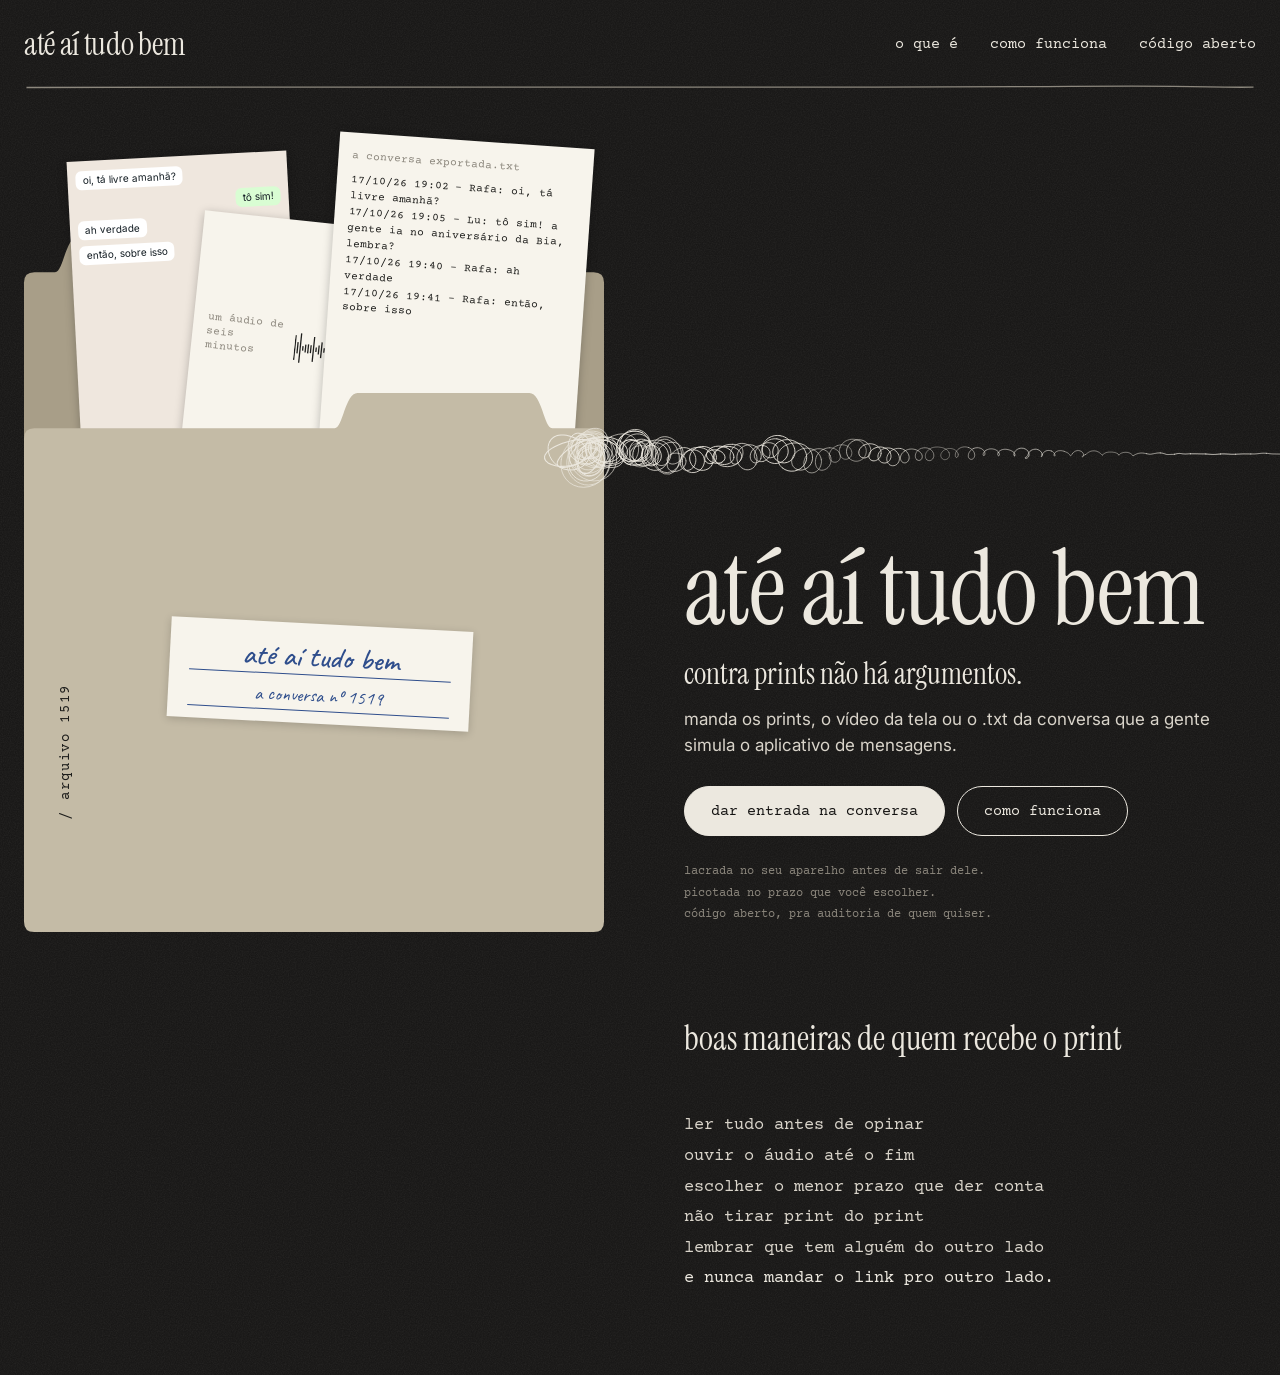
==== commit 9c36a579: "publica 2026-10-28 23:05" ====
--- a/ateaitudobem/index.html
+++ b/ateaitudobem/index.html
@@ -13,14 +13,14 @@
 <link rel="preconnect" href="https://fonts.googleapis.com">
 <link rel="preconnect" href="https://fonts.gstatic.com" crossorigin>
 <link rel="stylesheet" href="https://fonts.googleapis.com/css2?family=Caveat:wght@400;500&family=Courier+Prime&family=Instrument+Serif&family=Inter:wght@400;600&display=swap">
-<link rel="stylesheet" href="estilo.css?v=1792554794">
+<link rel="stylesheet" href="estilo.css?v=1793239498">
 </head>
 <body class="noite">
 
 <header class="topo-site">
   <div class="barra">
     <a class="marca" href="./">até aí tudo bem</a>
-    <nav><a href="sobre">como funciona</a><a href="https://github.com/fefevillaca/ateaitudobem" rel="noopener">código aberto</a></nav>
+    <nav><a href="o-que-e">o que é</a><a href="sobre">como funciona</a><a href="https://github.com/fefevillaca/ateaitudobem" rel="noopener">código aberto</a></nav>
   </div>
   <svg class="linha-mao" viewBox="0 0 1000 10" preserveAspectRatio="none" aria-hidden="true"><path d="M2 5.5 C 140 4.2, 260 6.6, 410 5.1 S 690 6.2, 830 4.6 S 950 5.8, 998 5.2" stroke="currentColor" stroke-width="1.3" fill="none" vector-effect="non-scaling-stroke"/></svg>
 </header>
@@ -253,6 +253,6 @@
   </main>
 </div>
 
-<script type="module" src="js/criar.js?v=1792554794"></script>
+<script type="module" src="js/criar.js?v=1793239498"></script>
 </body>
 </html>
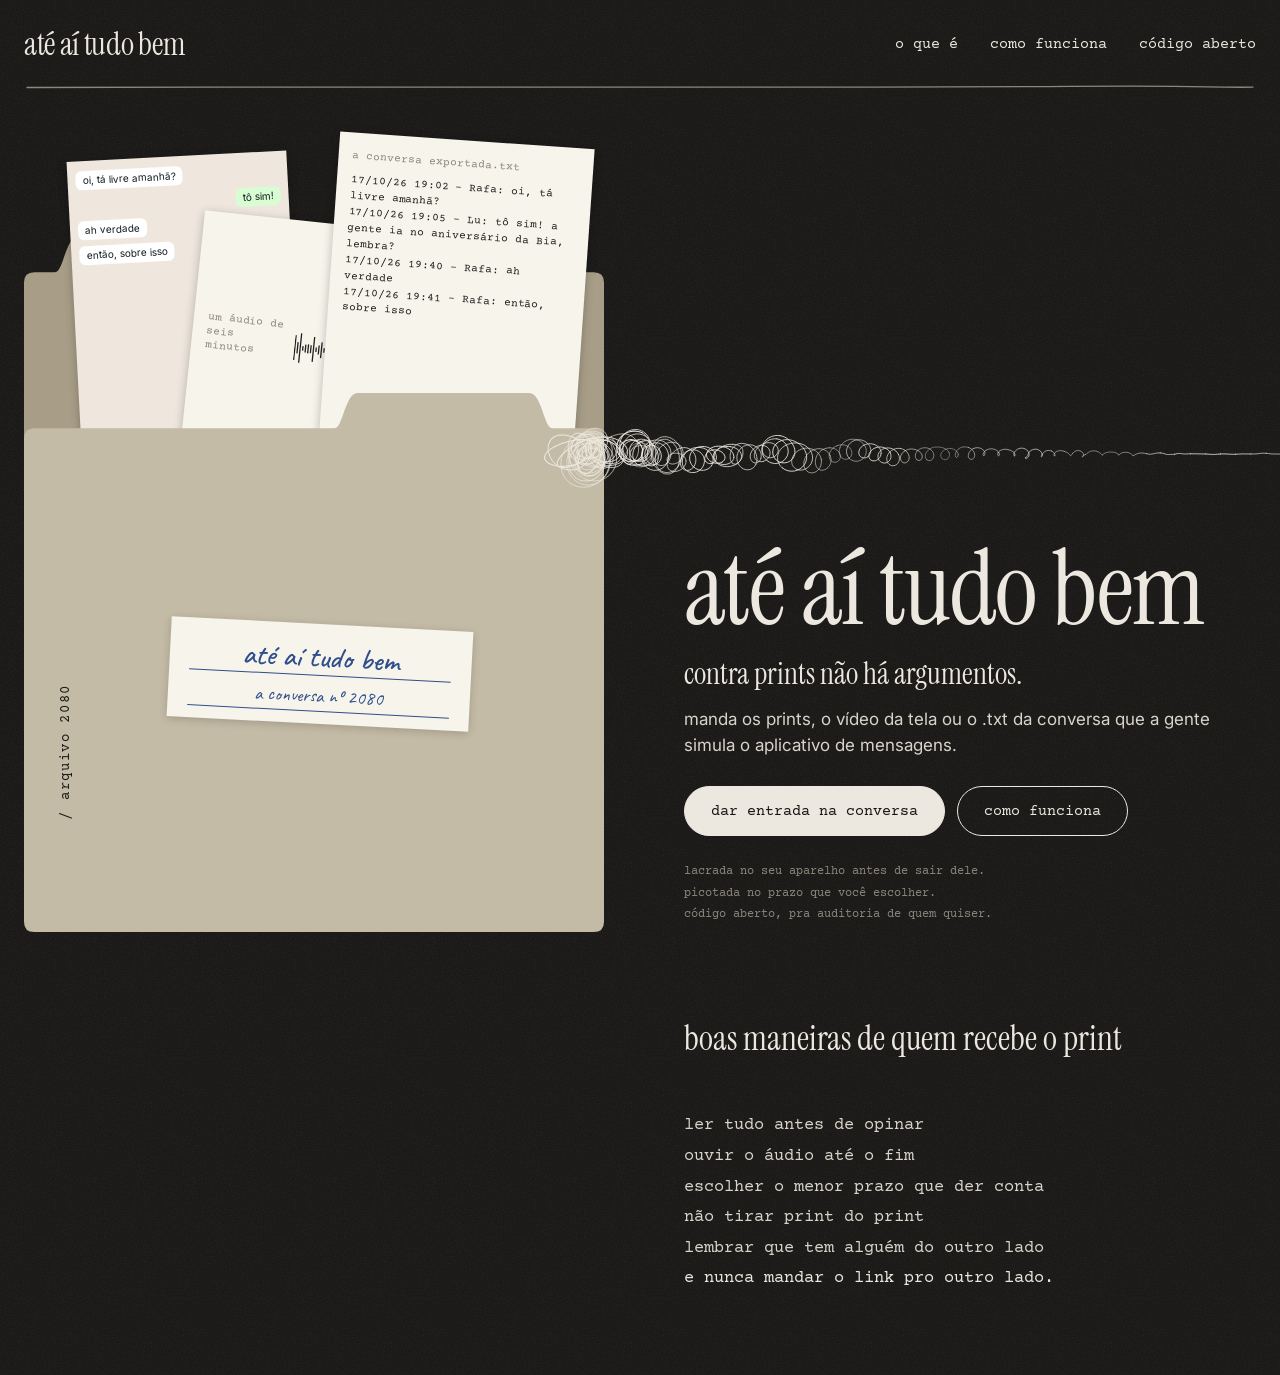
==== commit f50868dd: "publica 2026-11-03 15:41" ====
--- a/ateaitudobem/index.html
+++ b/ateaitudobem/index.html
@@ -13,7 +13,7 @@
 <link rel="preconnect" href="https://fonts.googleapis.com">
 <link rel="preconnect" href="https://fonts.gstatic.com" crossorigin>
 <link rel="stylesheet" href="https://fonts.googleapis.com/css2?family=Caveat:wght@400;500&family=Courier+Prime&family=Instrument+Serif&family=Inter:wght@400;600&display=swap">
-<link rel="stylesheet" href="estilo.css?v=1793239498">
+<link rel="stylesheet" href="estilo.css?v=1793731268">
 </head>
 <body class="noite">
 
@@ -253,6 +253,6 @@
   </main>
 </div>
 
-<script type="module" src="js/criar.js?v=1793239498"></script>
+<script type="module" src="js/criar.js?v=1793731268"></script>
 </body>
 </html>
